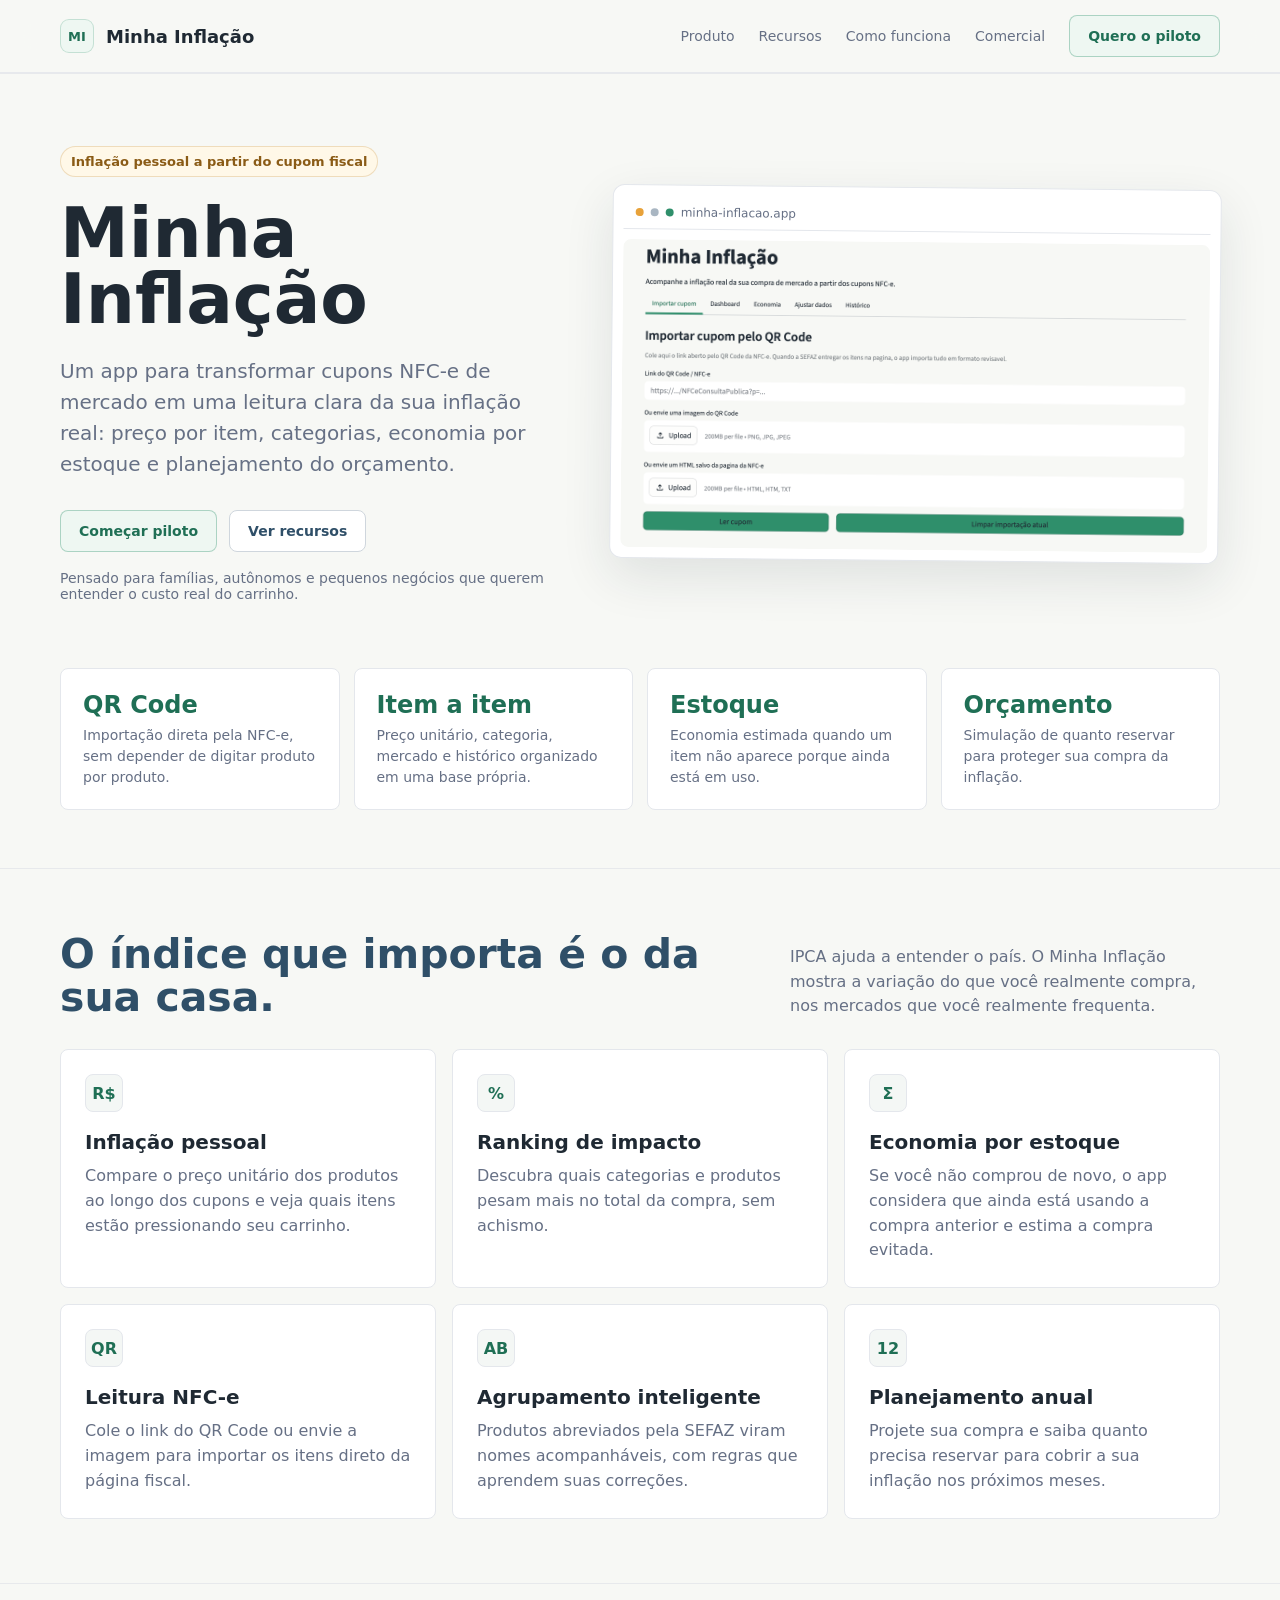
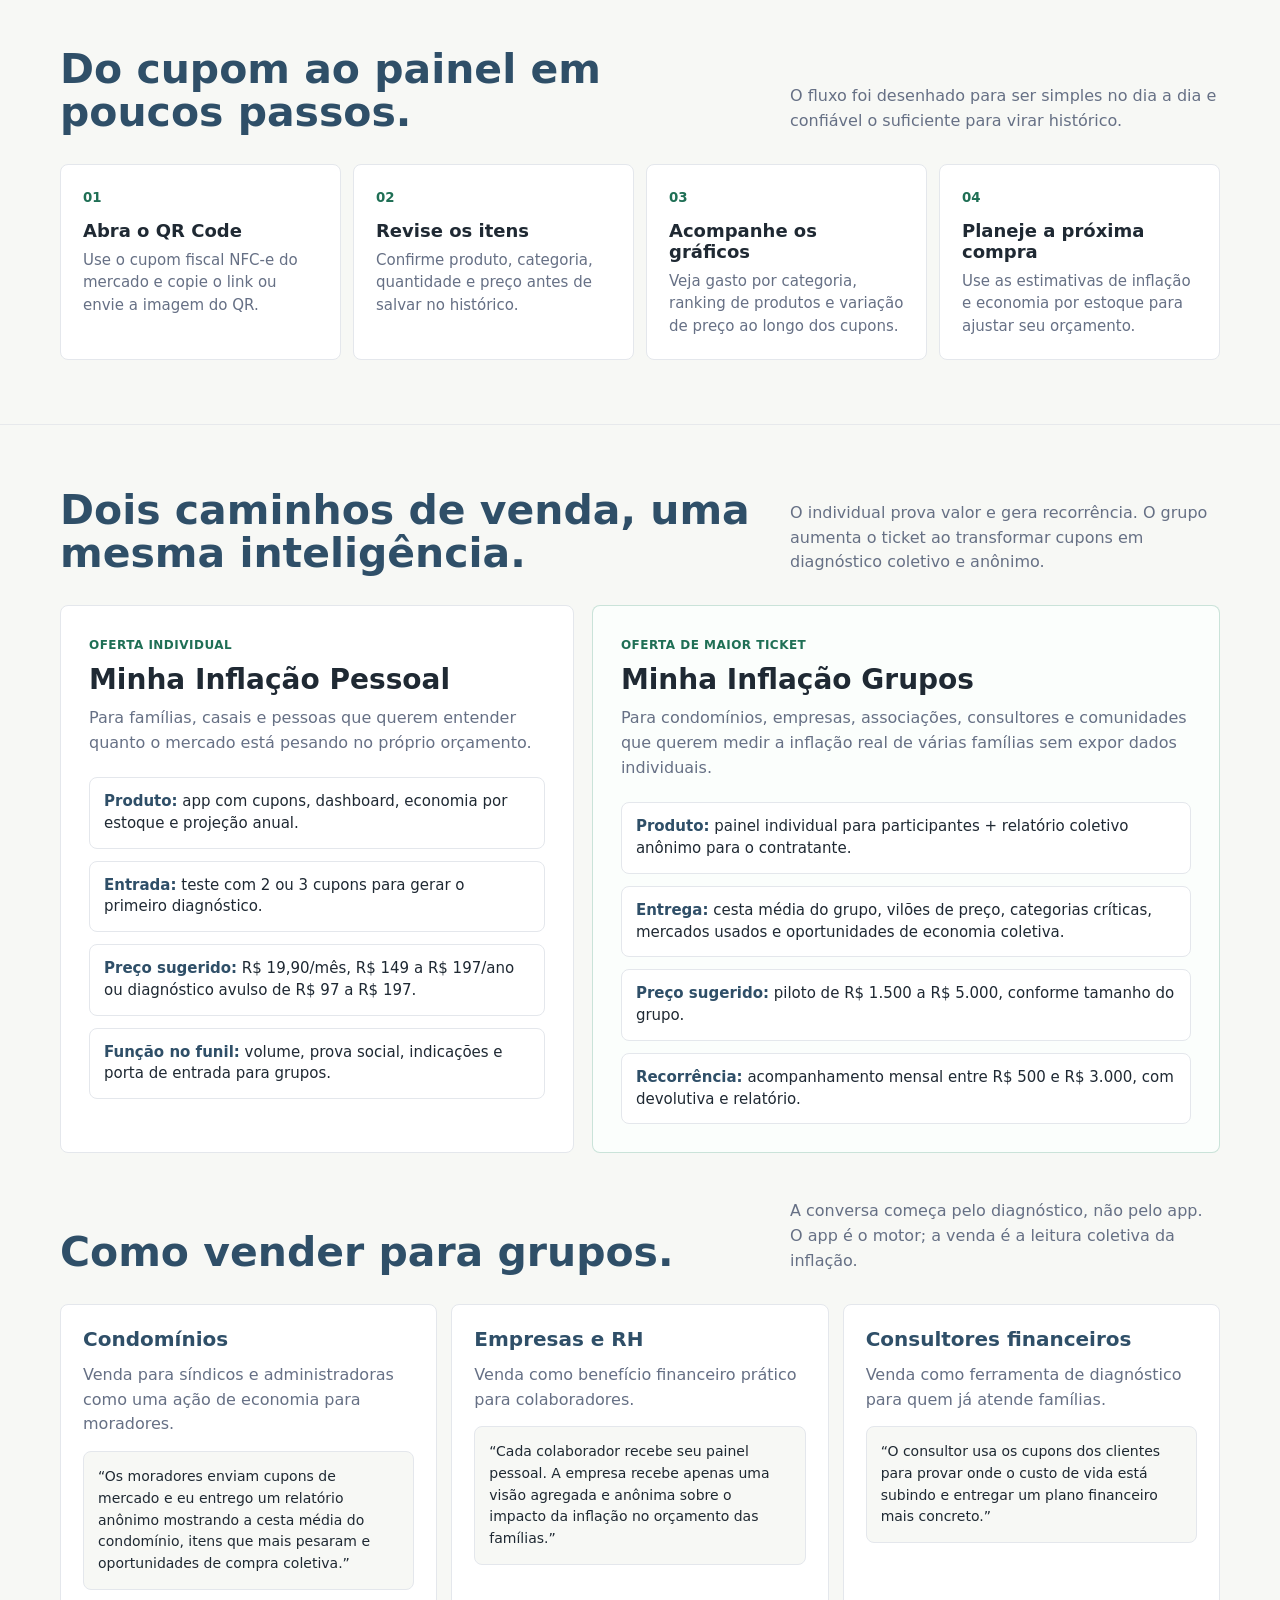
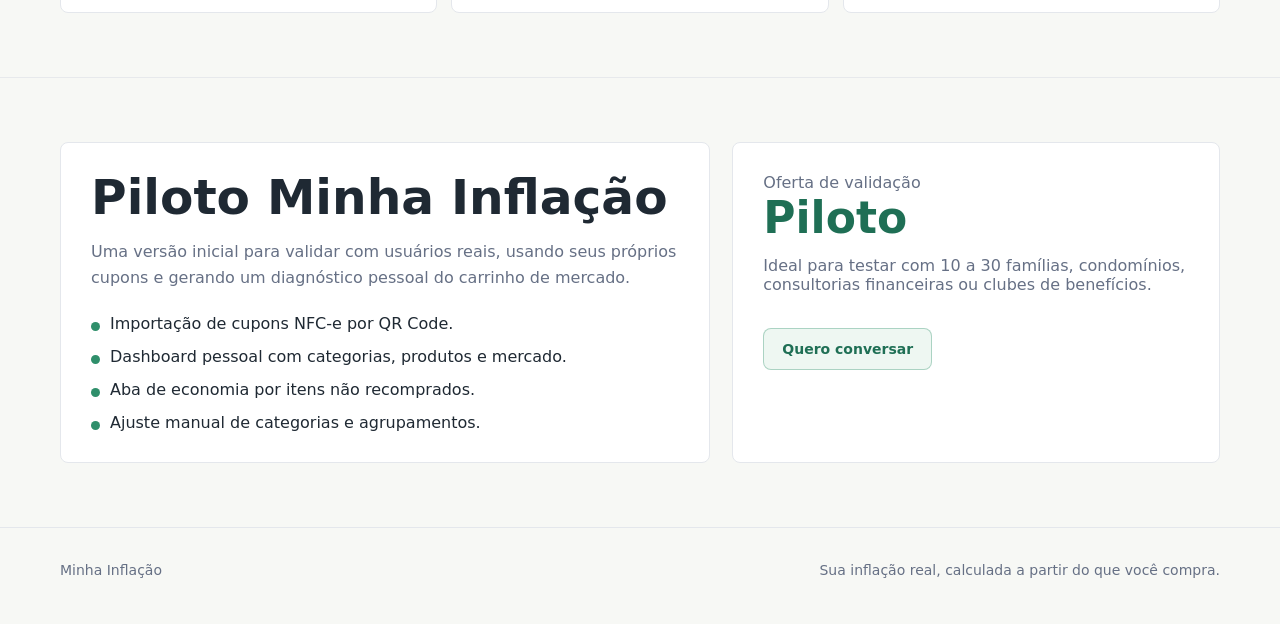
==== minha-inflacao/index.html @ 7f26d1aa "Publish Operia Lab portfolio" ====
<!doctype html>
<html lang="pt-BR">
<head>
  <meta charset="utf-8">
  <meta name="viewport" content="width=device-width, initial-scale=1">
  <title>Minha Inflação | Sua inflação real, item a item</title>
  <meta name="description" content="Minha Inflação transforma cupons NFC-e de mercado em um painel pessoal de inflação, economia por estoque e planejamento de compras.">
  <style>
    :root {
      --ink: #1f2933;
      --muted: #667085;
      --line: #e4e7ec;
      --paper: #f7f8f5;
      --panel: #ffffff;
      --money: #2f8f6b;
      --money-dark: #1f6f55;
      --calc: #2f4f68;
      --warn: #b7791f;
      --warn-soft: #fff8e8;
      --shadow: 0 18px 50px rgba(31, 41, 51, 0.11);
    }

    * {
      box-sizing: border-box;
    }

    body {
      margin: 0;
      background: var(--paper);
      color: var(--ink);
      font-family: Inter, ui-sans-serif, system-ui, -apple-system, BlinkMacSystemFont, "Segoe UI", sans-serif;
      letter-spacing: 0;
    }

    a {
      color: inherit;
      text-decoration: none;
    }

    .shell {
      width: min(1160px, calc(100% - 40px));
      margin: 0 auto;
    }

    header {
      position: sticky;
      top: 0;
      z-index: 10;
      backdrop-filter: blur(18px);
      background: rgba(247, 248, 245, 0.86);
      border-bottom: 1px solid rgba(228, 231, 236, 0.8);
    }

    .nav {
      min-height: 72px;
      display: flex;
      align-items: center;
      justify-content: space-between;
      gap: 24px;
    }

    .brand {
      display: flex;
      align-items: center;
      gap: 12px;
      font-weight: 760;
      color: var(--ink);
      font-size: 18px;
    }

    .mark {
      width: 34px;
      height: 34px;
      display: grid;
      place-items: center;
      border-radius: 9px;
      background: #eef7f2;
      color: var(--money-dark);
      border: 1px solid rgba(47, 143, 107, 0.22);
      font-size: 13px;
      font-weight: 800;
    }

    .nav-links {
      display: flex;
      align-items: center;
      gap: 24px;
      color: var(--muted);
      font-size: 14px;
    }

    .button {
      min-height: 42px;
      display: inline-flex;
      align-items: center;
      justify-content: center;
      padding: 0 18px;
      border-radius: 8px;
      border: 1px solid #cfd6dd;
      background: #fff;
      color: var(--calc);
      font-weight: 680;
      font-size: 14px;
      white-space: nowrap;
    }

    .button.primary {
      background: #eef7f2;
      border-color: rgba(47, 143, 107, 0.35);
      color: var(--money-dark);
    }

    main {
      overflow: hidden;
    }

    .hero {
      padding: 72px 0 42px;
    }

    .hero-grid {
      display: grid;
      grid-template-columns: minmax(0, 0.9fr) minmax(420px, 1.1fr);
      gap: 52px;
      align-items: center;
    }

    .eyebrow {
      display: inline-flex;
      align-items: center;
      gap: 8px;
      padding: 7px 10px;
      border: 1px solid rgba(183, 121, 31, 0.22);
      background: var(--warn-soft);
      color: #8a5b16;
      border-radius: 999px;
      font-size: 13px;
      font-weight: 700;
      margin-bottom: 24px;
    }

    .hero h1 {
      margin: 0;
      max-width: 720px;
      font-size: clamp(44px, 5.4vw, 76px);
      line-height: 0.95;
      font-weight: 820;
      letter-spacing: 0;
      color: var(--ink);
    }

    .hero p {
      max-width: 590px;
      margin: 24px 0 0;
      color: var(--muted);
      font-size: 20px;
      line-height: 1.55;
    }

    .hero-actions {
      display: flex;
      align-items: center;
      gap: 12px;
      margin-top: 30px;
      flex-wrap: wrap;
    }

    .hero-note {
      margin-top: 18px;
      color: var(--muted);
      font-size: 14px;
    }

    .product-frame {
      border-radius: 12px;
      padding: 10px;
      background: #ffffff;
      border: 1px solid var(--line);
      box-shadow: var(--shadow);
      transform: rotate(0.6deg);
    }

    .browser-bar {
      height: 34px;
      display: flex;
      align-items: center;
      gap: 7px;
      padding: 0 12px;
      border-bottom: 1px solid var(--line);
      color: var(--muted);
      font-size: 12px;
    }

    .dot {
      width: 8px;
      height: 8px;
      border-radius: 50%;
      background: #d0d5dd;
    }

    .dot:nth-child(1) {
      background: #e8a23a;
    }

    .dot:nth-child(2) {
      background: #a9b6c2;
    }

    .dot:nth-child(3) {
      background: var(--money);
    }

    .product-frame img {
      width: 100%;
      display: block;
      border-radius: 8px;
      margin-top: 10px;
    }

    .stats {
      display: grid;
      grid-template-columns: repeat(4, 1fr);
      gap: 14px;
      padding: 24px 0 58px;
    }

    .stat {
      padding: 22px;
      background: var(--panel);
      border: 1px solid var(--line);
      border-radius: 8px;
    }

    .stat strong {
      display: block;
      color: var(--money-dark);
      font-size: 24px;
      margin-bottom: 6px;
    }

    .stat span {
      color: var(--muted);
      font-size: 14px;
      line-height: 1.4;
    }

    section {
      padding: 64px 0;
      border-top: 1px solid rgba(228, 231, 236, 0.85);
    }

    .section-head {
      display: flex;
      justify-content: space-between;
      align-items: end;
      gap: 28px;
      margin-bottom: 30px;
    }

    .section-head h2 {
      margin: 0;
      max-width: 720px;
      color: var(--calc);
      font-size: clamp(30px, 3.2vw, 46px);
      line-height: 1.05;
    }

    .section-head p {
      margin: 0;
      max-width: 430px;
      color: var(--muted);
      line-height: 1.55;
      font-size: 16px;
    }

    .feature-grid {
      display: grid;
      grid-template-columns: repeat(3, 1fr);
      gap: 16px;
    }

    .feature {
      min-height: 210px;
      padding: 24px;
      background: var(--panel);
      border: 1px solid var(--line);
      border-radius: 8px;
    }

    .feature .icon {
      width: 38px;
      height: 38px;
      display: grid;
      place-items: center;
      border-radius: 8px;
      background: #f4f7f5;
      color: var(--money-dark);
      border: 1px solid var(--line);
      margin-bottom: 18px;
      font-weight: 800;
    }

    .feature h3 {
      margin: 0 0 10px;
      font-size: 20px;
      color: var(--ink);
    }

    .feature p {
      margin: 0;
      color: var(--muted);
      line-height: 1.55;
    }

    .flow {
      display: grid;
      grid-template-columns: repeat(4, 1fr);
      gap: 12px;
    }

    .step {
      padding: 22px;
      border-radius: 8px;
      background: #ffffff;
      border: 1px solid var(--line);
    }

    .step small {
      color: var(--money-dark);
      font-weight: 780;
    }

    .step h3 {
      margin: 14px 0 8px;
      font-size: 18px;
    }

    .step p {
      margin: 0;
      color: var(--muted);
      line-height: 1.5;
      font-size: 15px;
    }

    .commercial-grid {
      display: grid;
      grid-template-columns: 0.9fr 1.1fr;
      gap: 18px;
      align-items: stretch;
    }

    .commercial-card {
      padding: 28px;
      border: 1px solid var(--line);
      border-radius: 8px;
      background: #ffffff;
    }

    .commercial-card.highlight {
      border-color: rgba(47, 143, 107, 0.24);
      background: #fbfefc;
    }

    .commercial-card small {
      color: var(--money-dark);
      font-weight: 780;
      text-transform: uppercase;
      letter-spacing: 0.04em;
      font-size: 12px;
    }

    .commercial-card h3 {
      margin: 12px 0 10px;
      font-size: 28px;
      color: var(--ink);
      line-height: 1.05;
    }

    .commercial-card p {
      margin: 0;
      color: var(--muted);
      line-height: 1.58;
    }

    .commercial-list {
      display: grid;
      gap: 12px;
      margin-top: 22px;
    }

    .commercial-list div {
      padding: 13px 14px;
      border: 1px solid var(--line);
      border-radius: 8px;
      background: #ffffff;
      color: var(--ink);
      line-height: 1.45;
      font-size: 15px;
    }

    .commercial-list strong {
      color: var(--calc);
    }

    .example-grid {
      display: grid;
      grid-template-columns: repeat(3, 1fr);
      gap: 14px;
      margin-top: 18px;
    }

    .example {
      padding: 22px;
      border: 1px solid var(--line);
      border-radius: 8px;
      background: #ffffff;
    }

    .example h3 {
      margin: 0 0 12px;
      color: var(--calc);
      font-size: 20px;
    }

    .example p {
      margin: 0 0 14px;
      color: var(--muted);
      line-height: 1.55;
    }

    .script {
      padding: 14px;
      border-radius: 8px;
      background: #f7f8f5;
      border: 1px solid var(--line);
      color: var(--ink);
      line-height: 1.55;
      font-size: 14px;
    }

    .offer {
      display: grid;
      grid-template-columns: 1fr 0.75fr;
      gap: 22px;
      align-items: stretch;
    }

    .offer-main,
    .offer-side {
      border: 1px solid var(--line);
      border-radius: 8px;
      background: #ffffff;
      padding: 30px;
    }

    .offer-main h2 {
      margin: 0;
      font-size: clamp(32px, 3.8vw, 52px);
      line-height: 1;
      color: var(--ink);
    }

    .offer-main p {
      margin: 18px 0 0;
      color: var(--muted);
      line-height: 1.6;
      max-width: 680px;
    }

    .checklist {
      display: grid;
      gap: 14px;
      margin-top: 24px;
      color: var(--ink);
    }

    .check {
      display: flex;
      gap: 10px;
      align-items: flex-start;
    }

    .check::before {
      content: "";
      width: 9px;
      height: 9px;
      margin-top: 8px;
      border-radius: 50%;
      background: var(--money);
      flex: 0 0 auto;
    }

    .price {
      font-size: 44px;
      line-height: 1;
      font-weight: 820;
      color: var(--money-dark);
      margin: 4px 0;
    }

    .muted {
      color: var(--muted);
    }

    footer {
      padding: 34px 0 46px;
      color: var(--muted);
      border-top: 1px solid var(--line);
      font-size: 14px;
    }

    .footer-row {
      display: flex;
      justify-content: space-between;
      gap: 16px;
      flex-wrap: wrap;
    }

    @media (max-width: 980px) {
      .hero-grid,
      .offer,
      .section-head {
        grid-template-columns: 1fr;
        display: grid;
      }

      .stats,
      .feature-grid,
      .flow,
      .example-grid,
      .commercial-grid {
        grid-template-columns: repeat(2, 1fr);
      }

      .nav-links {
        display: none;
      }
    }

    @media (max-width: 640px) {
      .shell {
        width: min(100% - 28px, 1160px);
      }

      .hero {
        padding-top: 48px;
      }

      .hero-grid {
        gap: 34px;
      }

      .stats,
      .feature-grid,
      .flow,
      .example-grid,
      .commercial-grid {
        grid-template-columns: 1fr;
      }

      .product-frame {
        transform: none;
      }

      .button {
        width: 100%;
      }
    }
  </style>
</head>
<body>
  <header>
    <div class="shell nav">
      <a class="brand" href="#">
        <span class="mark">MI</span>
        <span>Minha Inflação</span>
      </a>
      <nav class="nav-links" aria-label="Navegação principal">
        <a href="#produto">Produto</a>
        <a href="#recursos">Recursos</a>
        <a href="#como-funciona">Como funciona</a>
        <a href="#comercial">Comercial</a>
        <a class="button primary" href="#piloto">Quero o piloto</a>
      </nav>
    </div>
  </header>

  <main>
    <section class="hero" id="produto">
      <div class="shell hero-grid">
        <div>
          <div class="eyebrow">Inflação pessoal a partir do cupom fiscal</div>
          <h1>Minha Inflação</h1>
          <p>Um app para transformar cupons NFC-e de mercado em uma leitura clara da sua inflação real: preço por item, categorias, economia por estoque e planejamento do orçamento.</p>
          <div class="hero-actions">
            <a class="button primary" href="#piloto">Começar piloto</a>
            <a class="button" href="#recursos">Ver recursos</a>
          </div>
          <div class="hero-note">Pensado para famílias, autônomos e pequenos negócios que querem entender o custo real do carrinho.</div>
        </div>

        <div class="product-frame" aria-label="Prévia do app Minha Inflação">
          <div class="browser-bar">
            <span class="dot"></span>
            <span class="dot"></span>
            <span class="dot"></span>
            <span>minha-inflacao.app</span>
          </div>
          <img src="assets/minha-inflacao-app.png" alt="Tela do aplicativo Minha Inflação com importação de cupom NFC-e">
        </div>
      </div>
    </section>

    <div class="shell stats">
      <div class="stat">
        <strong>QR Code</strong>
        <span>Importação direta pela NFC-e, sem depender de digitar produto por produto.</span>
      </div>
      <div class="stat">
        <strong>Item a item</strong>
        <span>Preço unitário, categoria, mercado e histórico organizado em uma base própria.</span>
      </div>
      <div class="stat">
        <strong>Estoque</strong>
        <span>Economia estimada quando um item não aparece porque ainda está em uso.</span>
      </div>
      <div class="stat">
        <strong>Orçamento</strong>
        <span>Simulação de quanto reservar para proteger sua compra da inflação.</span>
      </div>
    </div>

    <section id="recursos">
      <div class="shell">
        <div class="section-head">
          <h2>O índice que importa é o da sua casa.</h2>
          <p>IPCA ajuda a entender o país. O Minha Inflação mostra a variação do que você realmente compra, nos mercados que você realmente frequenta.</p>
        </div>

        <div class="feature-grid">
          <article class="feature">
            <div class="icon">R$</div>
            <h3>Inflação pessoal</h3>
            <p>Compare o preço unitário dos produtos ao longo dos cupons e veja quais itens estão pressionando seu carrinho.</p>
          </article>
          <article class="feature">
            <div class="icon">%</div>
            <h3>Ranking de impacto</h3>
            <p>Descubra quais categorias e produtos pesam mais no total da compra, sem achismo.</p>
          </article>
          <article class="feature">
            <div class="icon">Σ</div>
            <h3>Economia por estoque</h3>
            <p>Se você não comprou de novo, o app considera que ainda está usando a compra anterior e estima a compra evitada.</p>
          </article>
          <article class="feature">
            <div class="icon">QR</div>
            <h3>Leitura NFC-e</h3>
            <p>Cole o link do QR Code ou envie a imagem para importar os itens direto da página fiscal.</p>
          </article>
          <article class="feature">
            <div class="icon">AB</div>
            <h3>Agrupamento inteligente</h3>
            <p>Produtos abreviados pela SEFAZ viram nomes acompanháveis, com regras que aprendem suas correções.</p>
          </article>
          <article class="feature">
            <div class="icon">12</div>
            <h3>Planejamento anual</h3>
            <p>Projete sua compra e saiba quanto precisa reservar para cobrir a sua inflação nos próximos meses.</p>
          </article>
        </div>
      </div>
    </section>

    <section id="como-funciona">
      <div class="shell">
        <div class="section-head">
          <h2>Do cupom ao painel em poucos passos.</h2>
          <p>O fluxo foi desenhado para ser simples no dia a dia e confiável o suficiente para virar histórico.</p>
        </div>

        <div class="flow">
          <article class="step">
            <small>01</small>
            <h3>Abra o QR Code</h3>
            <p>Use o cupom fiscal NFC-e do mercado e copie o link ou envie a imagem do QR.</p>
          </article>
          <article class="step">
            <small>02</small>
            <h3>Revise os itens</h3>
            <p>Confirme produto, categoria, quantidade e preço antes de salvar no histórico.</p>
          </article>
          <article class="step">
            <small>03</small>
            <h3>Acompanhe os gráficos</h3>
            <p>Veja gasto por categoria, ranking de produtos e variação de preço ao longo dos cupons.</p>
          </article>
          <article class="step">
            <small>04</small>
            <h3>Planeje a próxima compra</h3>
            <p>Use as estimativas de inflação e economia por estoque para ajustar seu orçamento.</p>
          </article>
        </div>
      </div>
    </section>

    <section id="comercial">
      <div class="shell">
        <div class="section-head">
          <h2>Dois caminhos de venda, uma mesma inteligência.</h2>
          <p>O individual prova valor e gera recorrência. O grupo aumenta o ticket ao transformar cupons em diagnóstico coletivo e anônimo.</p>
        </div>

        <div class="commercial-grid">
          <article class="commercial-card">
            <small>Oferta individual</small>
            <h3>Minha Inflação Pessoal</h3>
            <p>Para famílias, casais e pessoas que querem entender quanto o mercado está pesando no próprio orçamento.</p>
            <div class="commercial-list">
              <div><strong>Produto:</strong> app com cupons, dashboard, economia por estoque e projeção anual.</div>
              <div><strong>Entrada:</strong> teste com 2 ou 3 cupons para gerar o primeiro diagnóstico.</div>
              <div><strong>Preço sugerido:</strong> R$ 19,90/mês, R$ 149 a R$ 197/ano ou diagnóstico avulso de R$ 97 a R$ 197.</div>
              <div><strong>Função no funil:</strong> volume, prova social, indicações e porta de entrada para grupos.</div>
            </div>
          </article>

          <article class="commercial-card highlight">
            <small>Oferta de maior ticket</small>
            <h3>Minha Inflação Grupos</h3>
            <p>Para condomínios, empresas, associações, consultores e comunidades que querem medir a inflação real de várias famílias sem expor dados individuais.</p>
            <div class="commercial-list">
              <div><strong>Produto:</strong> painel individual para participantes + relatório coletivo anônimo para o contratante.</div>
              <div><strong>Entrega:</strong> cesta média do grupo, vilões de preço, categorias críticas, mercados usados e oportunidades de economia coletiva.</div>
              <div><strong>Preço sugerido:</strong> piloto de R$ 1.500 a R$ 5.000, conforme tamanho do grupo.</div>
              <div><strong>Recorrência:</strong> acompanhamento mensal entre R$ 500 e R$ 3.000, com devolutiva e relatório.</div>
            </div>
          </article>
        </div>

        <div class="section-head" style="margin-top: 46px;">
          <h2>Como vender para grupos.</h2>
          <p>A conversa começa pelo diagnóstico, não pelo app. O app é o motor; a venda é a leitura coletiva da inflação.</p>
        </div>

        <div class="example-grid">
          <article class="example">
            <h3>Condomínios</h3>
            <p>Venda para síndicos e administradoras como uma ação de economia para moradores.</p>
            <div class="script">“Os moradores enviam cupons de mercado e eu entrego um relatório anônimo mostrando a cesta média do condomínio, itens que mais pesaram e oportunidades de compra coletiva.”</div>
          </article>

          <article class="example">
            <h3>Empresas e RH</h3>
            <p>Venda como benefício financeiro prático para colaboradores.</p>
            <div class="script">“Cada colaborador recebe seu painel pessoal. A empresa recebe apenas uma visão agregada e anônima sobre o impacto da inflação no orçamento das famílias.”</div>
          </article>

          <article class="example">
            <h3>Consultores financeiros</h3>
            <p>Venda como ferramenta de diagnóstico para quem já atende famílias.</p>
            <div class="script">“O consultor usa os cupons dos clientes para provar onde o custo de vida está subindo e entregar um plano financeiro mais concreto.”</div>
          </article>
        </div>
      </div>
    </section>

    <section id="piloto">
      <div class="shell offer">
        <div class="offer-main">
          <h2>Piloto Minha Inflação</h2>
          <p>Uma versão inicial para validar com usuários reais, usando seus próprios cupons e gerando um diagnóstico pessoal do carrinho de mercado.</p>
          <div class="checklist">
            <div class="check">Importação de cupons NFC-e por QR Code.</div>
            <div class="check">Dashboard pessoal com categorias, produtos e mercado.</div>
            <div class="check">Aba de economia por itens não recomprados.</div>
            <div class="check">Ajuste manual de categorias e agrupamentos.</div>
          </div>
        </div>

        <aside class="offer-side">
          <div class="muted">Oferta de validação</div>
          <div class="price">Piloto</div>
          <p class="muted">Ideal para testar com 10 a 30 famílias, condomínios, consultorias financeiras ou clubes de benefícios.</p>
          <div style="height: 18px"></div>
          <a class="button primary" href="mailto:contato@minhainflacao.app?subject=Quero%20testar%20o%20Minha%20Infla%C3%A7%C3%A3o">Quero conversar</a>
        </aside>
      </div>
    </section>
  </main>

  <footer>
    <div class="shell footer-row">
      <span>Minha Inflação</span>
      <span>Sua inflação real, calculada a partir do que você compra.</span>
    </div>
  </footer>
</body>
</html>
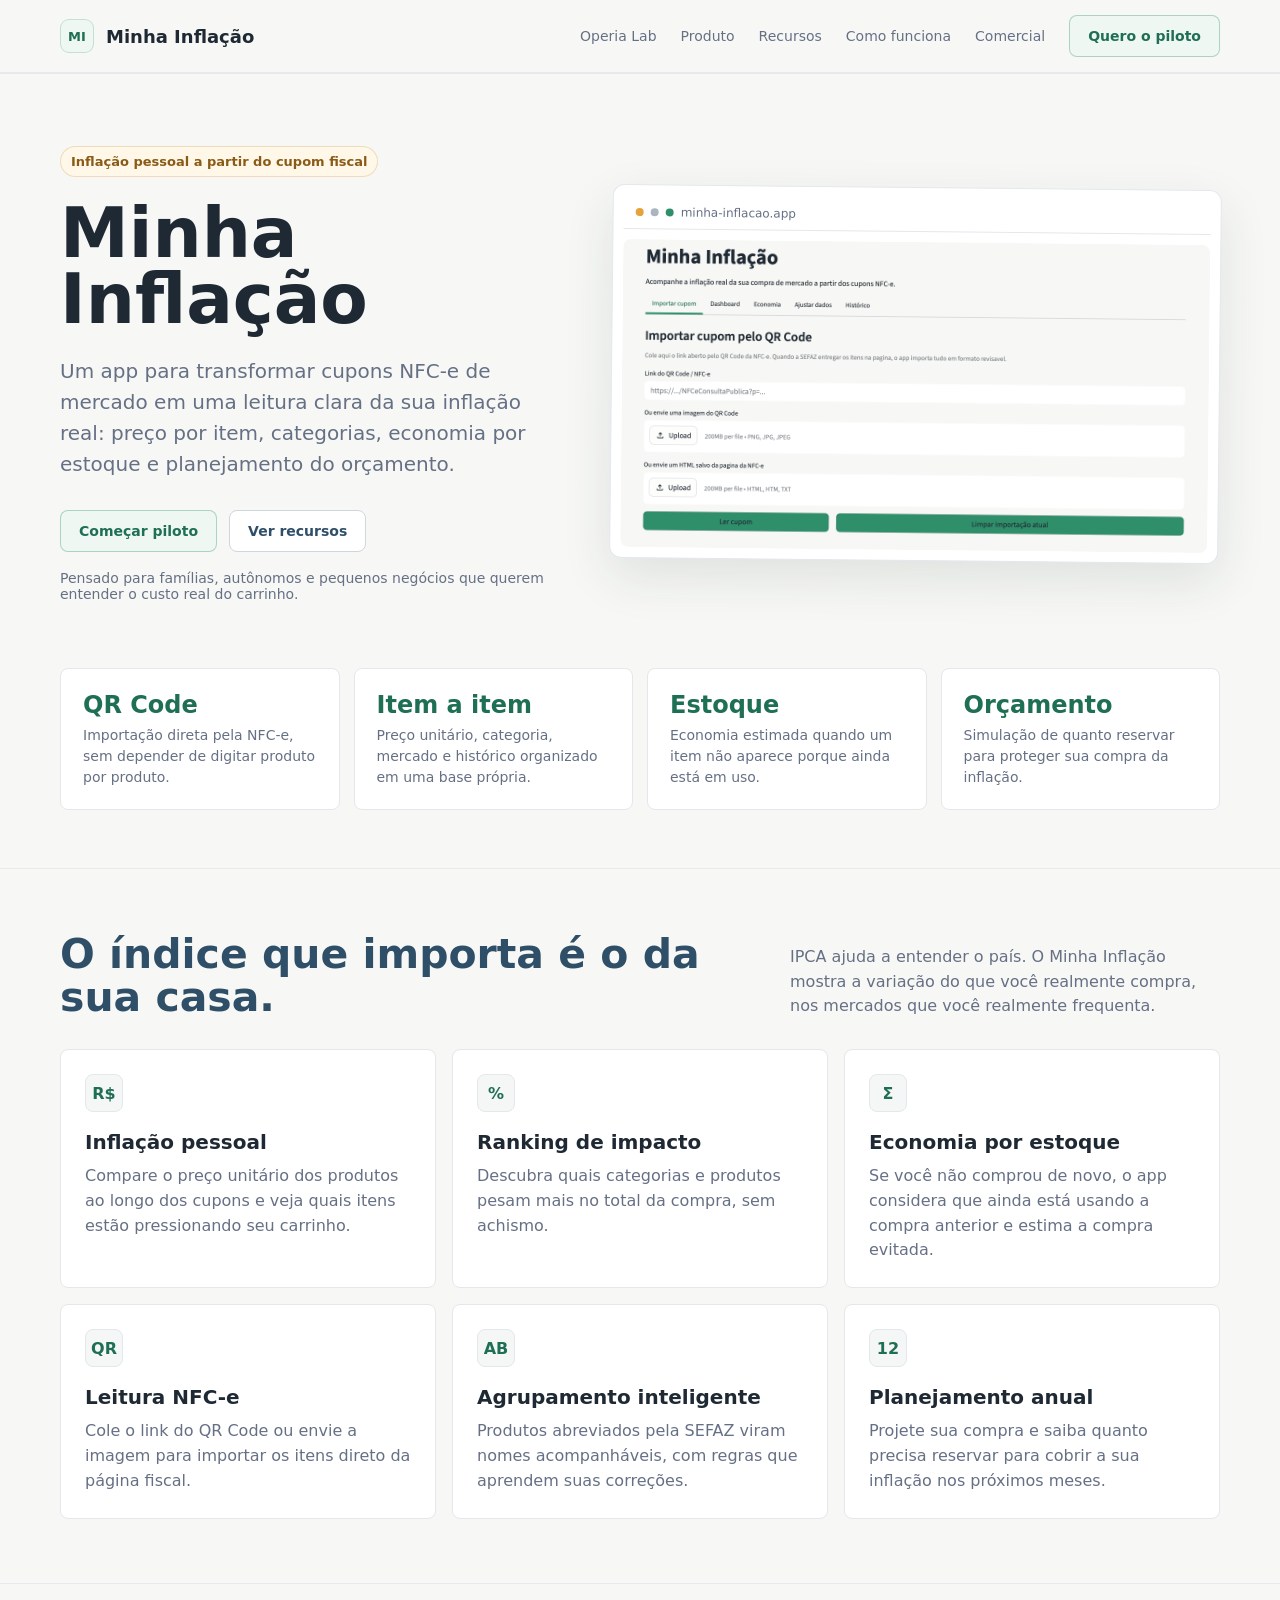
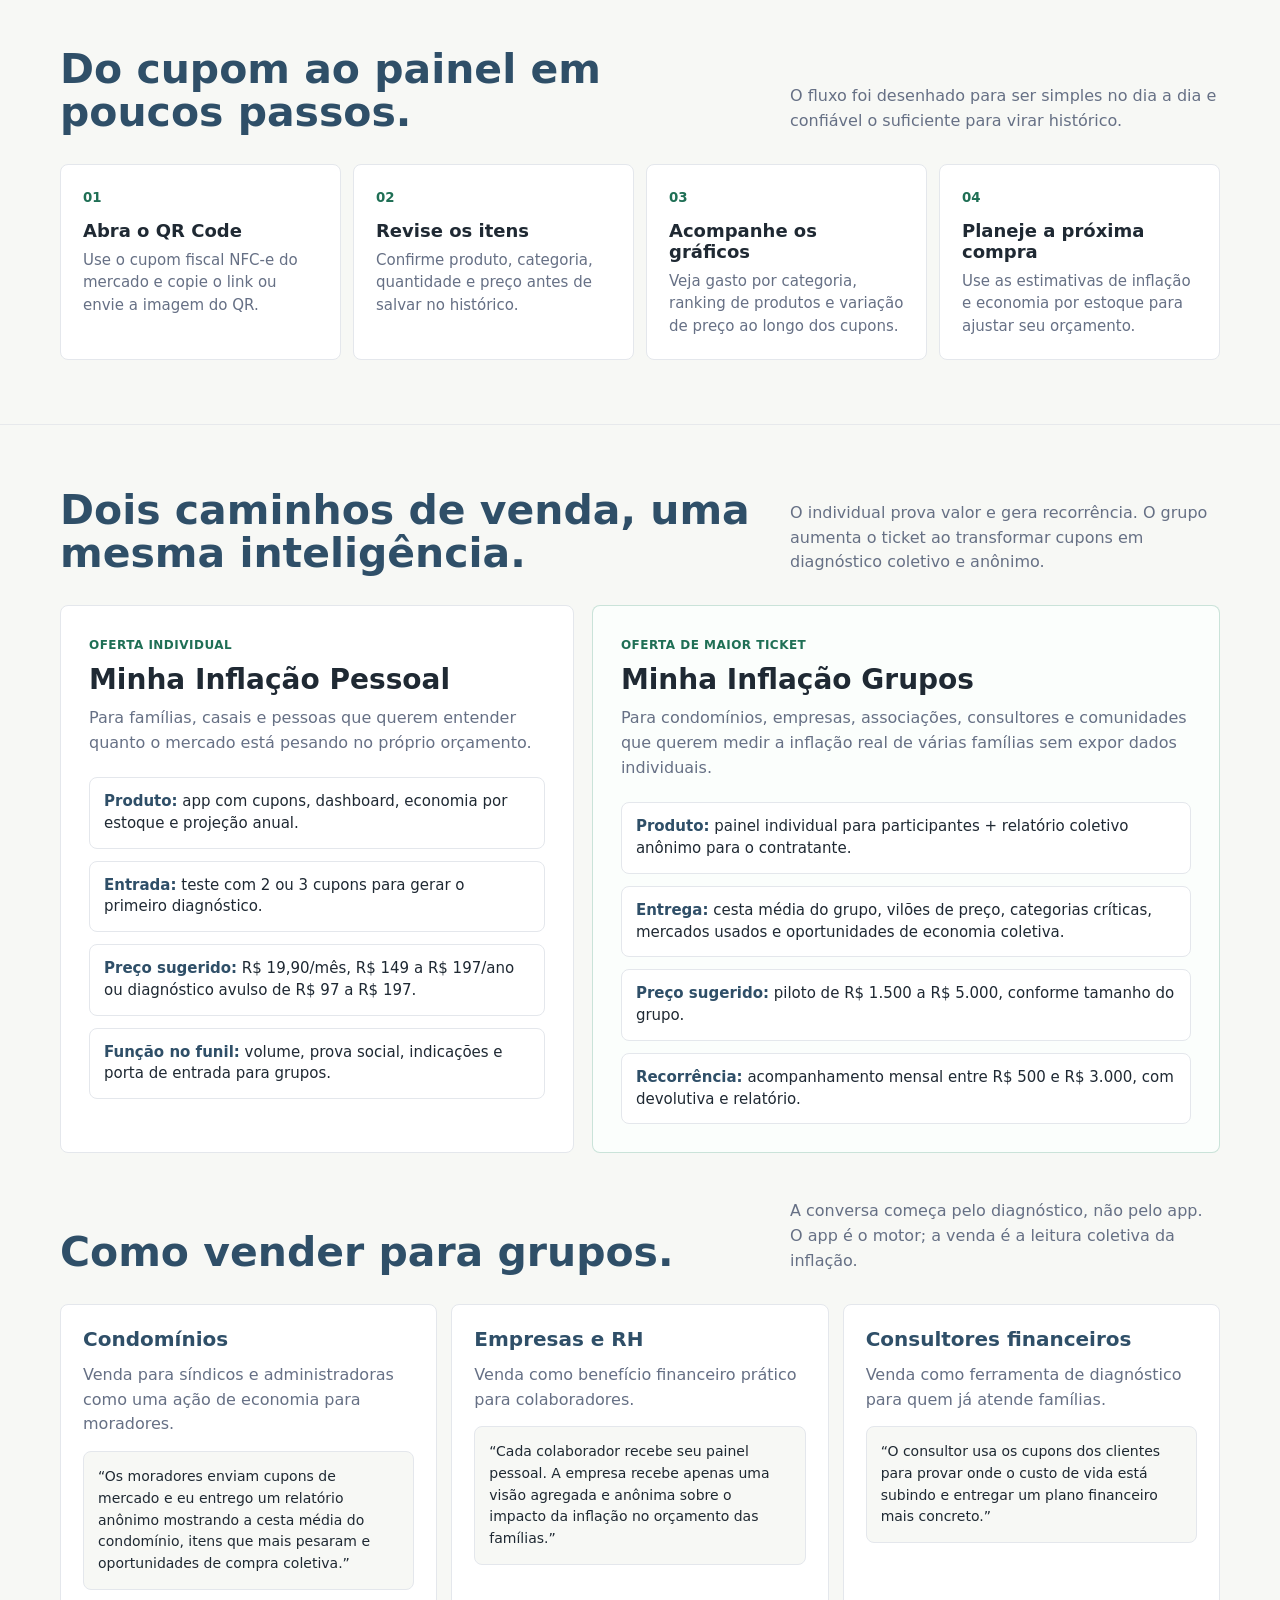
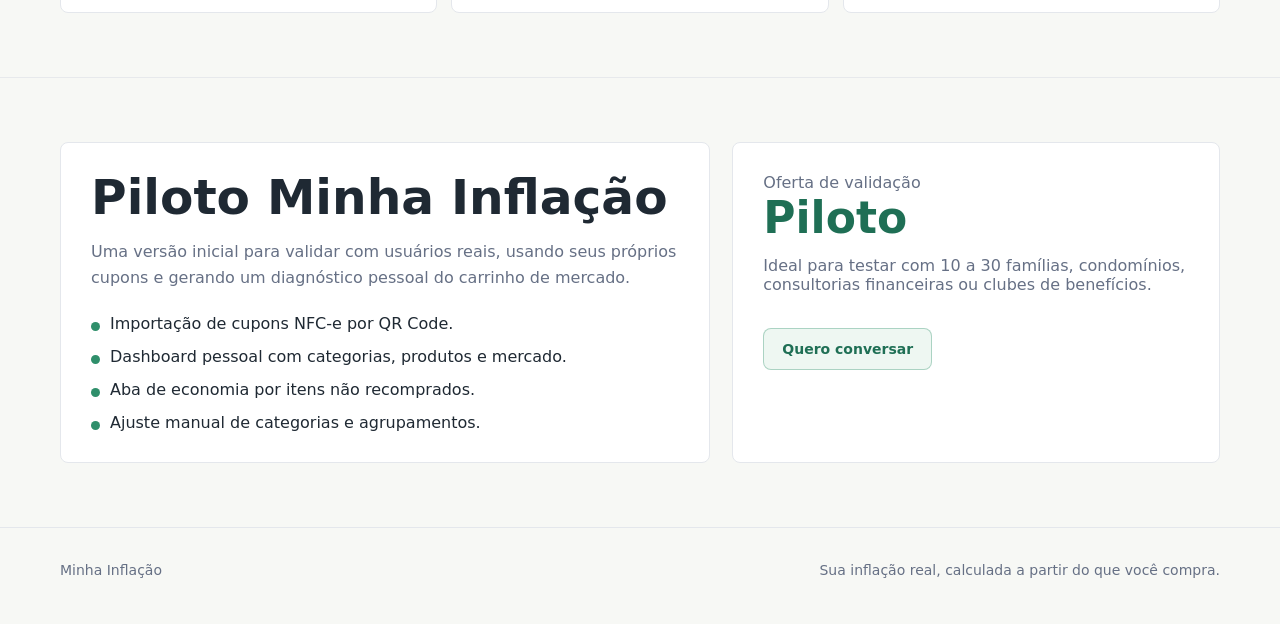
==== commit 1e097739: "Atualiza vitrine comercial da Operia Lab" ====
--- a/minha-inflacao/index.html
+++ b/minha-inflacao/index.html
@@ -571,11 +571,12 @@
 <body>
   <header>
     <div class="shell nav">
-      <a class="brand" href="#">
+      <a class="brand" href="../index.html">
         <span class="mark">MI</span>
         <span>Minha Inflação</span>
       </a>
       <nav class="nav-links" aria-label="Navegação principal">
+        <a href="../index.html">Operia Lab</a>
         <a href="#produto">Produto</a>
         <a href="#recursos">Recursos</a>
         <a href="#como-funciona">Como funciona</a>
